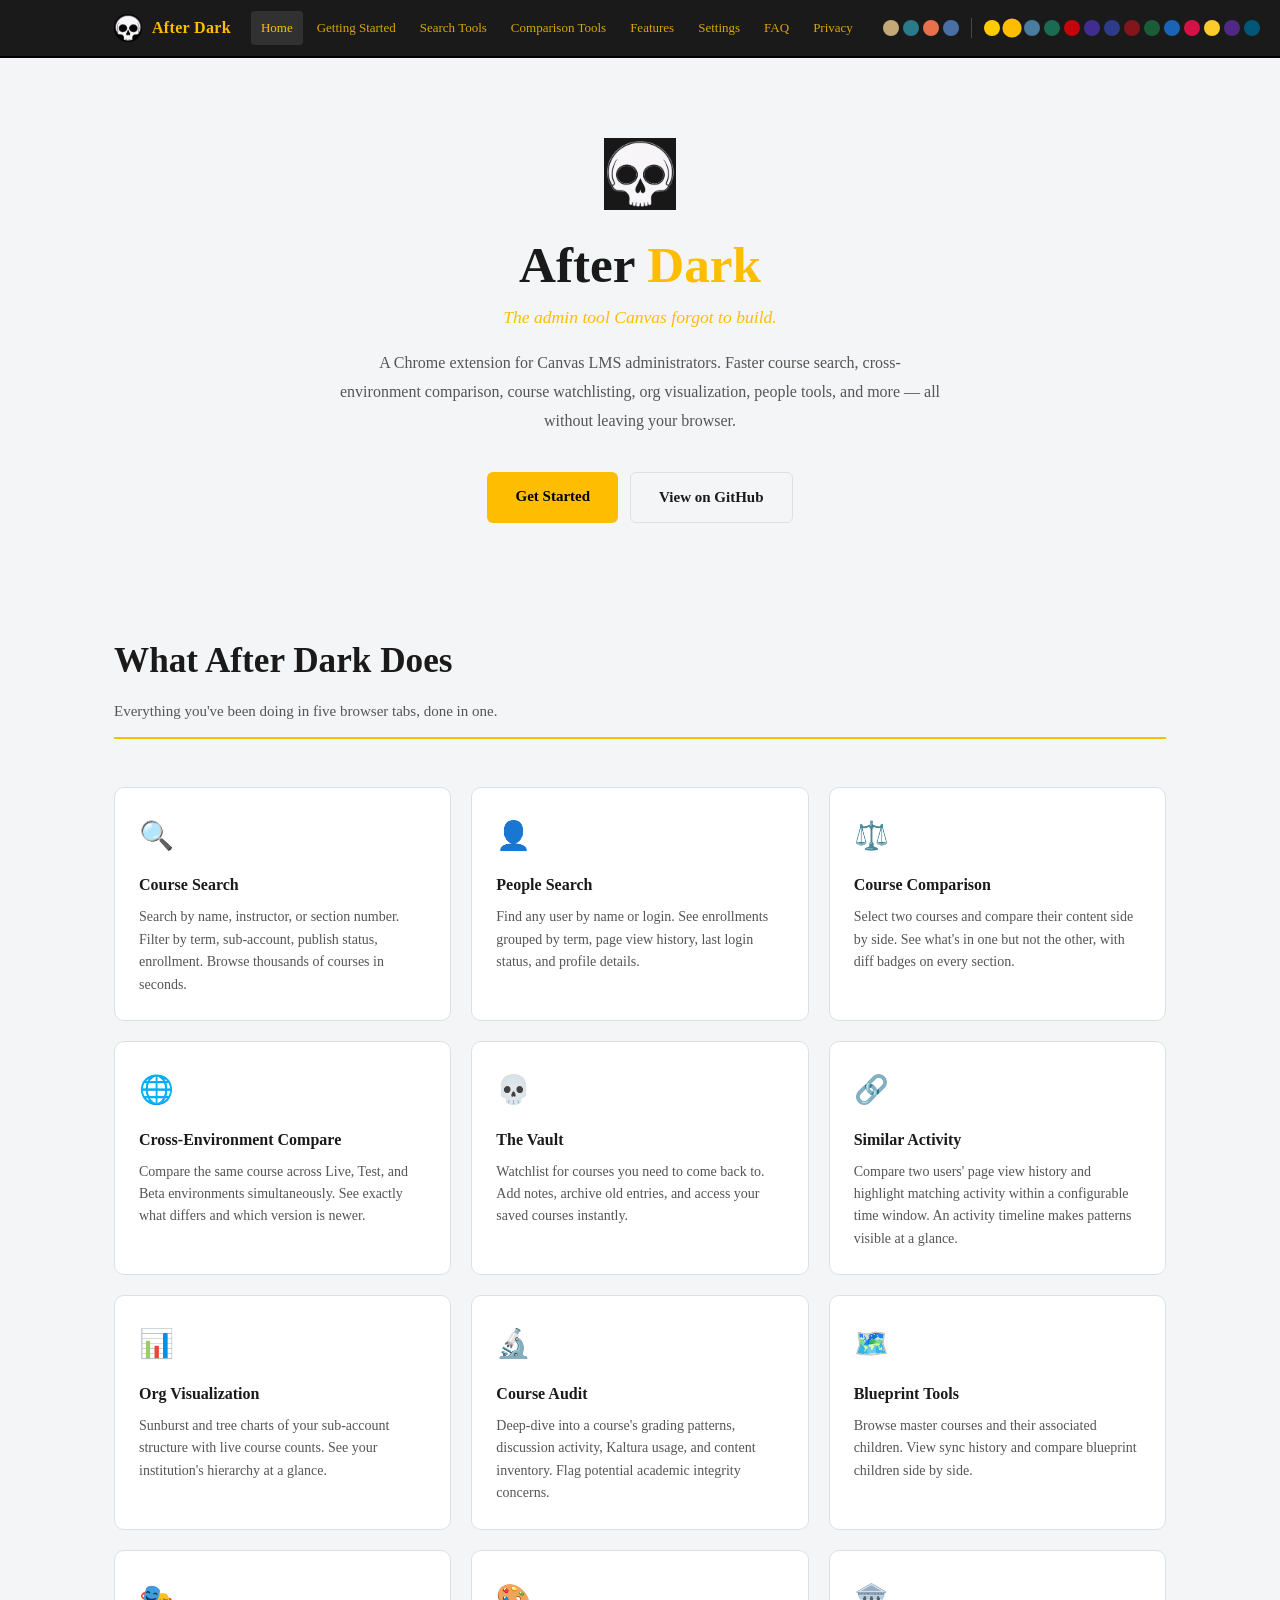
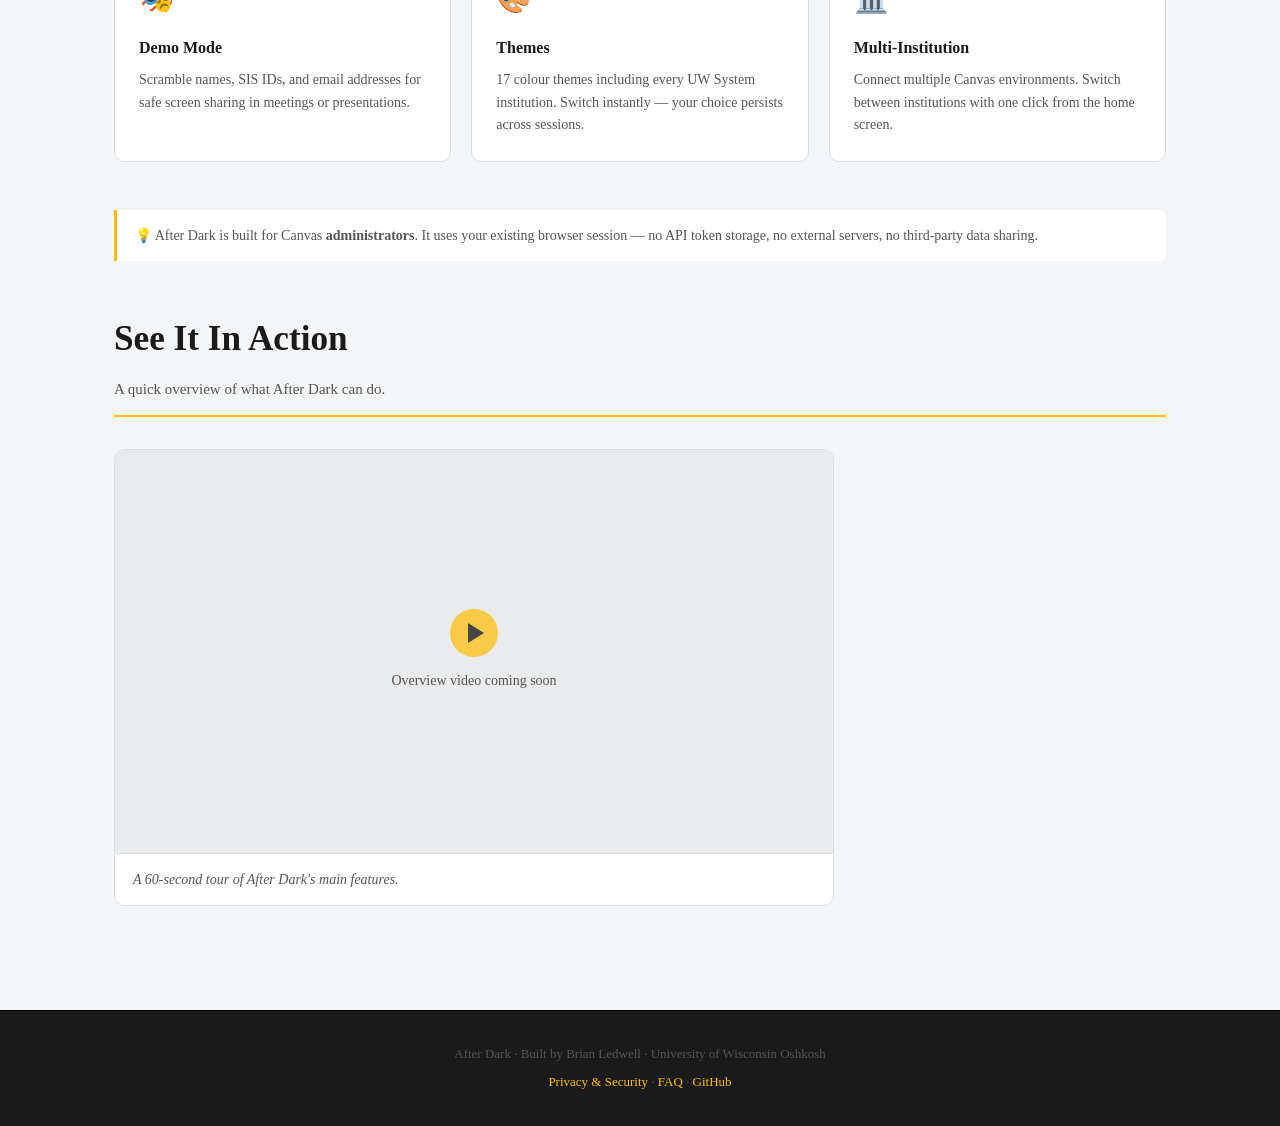
==== index.html @ 3bbbed78 "Add files via upload" ====
<!DOCTYPE html>
<html lang="en" data-theme="uwmilw">
<head>
  <meta charset="UTF-8">
  <meta name="viewport" content="width=device-width, initial-scale=1.0">
  <title>After Dark — Canvas Admin Extension</title>
  <link rel="stylesheet" href="style.css">
</head>
<body>

  <!-- ── Header ── -->
  <header class="site-header">
    <div class="header-inner">
      <a class="site-logo" href="index.html">
        <img src="icon48.png" alt="After Dark skull icon" style="width:28px;height:28px;">
        <span class="site-logo-text">After Dark</span>
      </a>

      <nav class="site-nav">
        <a href="index.html" class="active">Home</a>
        <a href="getting-started.html">Getting Started</a>
        <a href="search-tools.html">Search Tools</a>
        <a href="comparison-tools.html">Comparison Tools</a>
        <a href="features.html">Features</a>
        <a href="settings.html">Settings</a>
        <a href="faq.html">FAQ</a>
        <a href="privacy.html">Privacy</a>
      </nav>

      <!-- Theme Switcher -->
      <div class="theme-switcher" title="Switch theme">
        <div class="theme-group">
          <button class="theme-dot" data-theme="sandstone"  style="background:#C4A878;"  title="Sandstone"></button>
          <button class="theme-dot" data-theme="greyblue"   style="background:#2A7A8A;"  title="Greyblue"></button>
          <button class="theme-dot" data-theme="coral"      style="background:#e8704a;"  title="Coral"></button>
          <button class="theme-dot" data-theme="classic"    style="background:#4a6fa5;"  title="Classic"></button>
        </div>
        <div class="theme-group-divider"></div>
        <div class="theme-group">
          <button class="theme-dot" data-theme="oshkosh"    style="background:#ffcc00;"  title="UWOSH"></button>
          <button class="theme-dot" data-theme="uwmilw"     style="background:#ffbd00;"  title="UWMILW"></button>
          <button class="theme-dot" data-theme="stout"      style="background:#4A7C9F;"  title="UWSTOUT"></button>
          <button class="theme-dot" data-theme="greenbay"   style="background:#1a6b52;"  title="UWGB"></button>
          <button class="theme-dot" data-theme="madison"    style="background:#c5050c;"  title="UWM"></button>
          <button class="theme-dot" data-theme="stevens"    style="background:#432C91;"  title="UWSP"></button>
          <button class="theme-dot" data-theme="uwec"       style="background:#2C3C88;"  title="UWEC"></button>
          <button class="theme-dot" data-theme="uwlax"      style="background:#83151d;"  title="UWLAX"></button>
          <button class="theme-dot" data-theme="uwp"        style="background:#1a5c38;"  title="UWP"></button>
          <button class="theme-dot" data-theme="uwplt"      style="background:#1A64B7;"  title="UWPLT"></button>
          <button class="theme-dot" data-theme="uwrf"       style="background:#D31145;"  title="UWRF"></button>
          <button class="theme-dot" data-theme="uwsup"      style="background:#FCCC2D;"  title="UWSUP"></button>
          <button class="theme-dot" data-theme="uww"        style="background:#512884;"  title="UWW"></button>
          <button class="theme-dot" data-theme="wisconsin"  style="background:#005777;"  title="Wisconsin"></button>
        </div>
      </div>
    </div>
  </header>

  <!-- ── Hero ── -->
  <section class="hero">
    <div class="hero-skull">
      <img src="skull.png" alt="After Dark" style="width:72px;height:72px;object-fit:contain;">
    </div>
    <h1 class="hero-title">After <span>Dark</span></h1>
    <p class="hero-tagline">The admin tool Canvas forgot to build.</p>
    <p class="hero-sub">
      A Chrome extension for Canvas LMS administrators. Faster course search,
      cross-environment comparison, course watchlisting, org visualization,
      people tools, and more — all without leaving your browser.
    </p>
    <div class="hero-actions">
      <a class="btn btn-primary" href="getting-started.html">Get Started</a>
      <a class="btn btn-ghost" href="https://github.com" target="_blank">View on GitHub</a>
    </div>
  </section>

  <!-- ── Feature Grid ── -->
  <div class="page-content">

    <div class="section-header">
      <h1>What After Dark Does</h1>
      <p>Everything you've been doing in five browser tabs, done in one.</p>
    </div>

    <div class="feature-grid">
      <a class="feature-card" href="search-tools.html" style="text-decoration:none;">
        <div class="feature-card-icon">🔍</div>
        <div class="feature-card-title">Course Search</div>
        <div class="feature-card-desc">Search by name, instructor, or section number. Filter by term, sub-account, publish status, enrollment. Browse thousands of courses in seconds.</div>
      </a>
      <a class="feature-card" href="search-tools.html" style="text-decoration:none;">
        <div class="feature-card-icon">👤</div>
        <div class="feature-card-title">People Search</div>
        <div class="feature-card-desc">Find any user by name or login. See enrollments grouped by term, page view history, last login status, and profile details.</div>
      </a>
      <a class="feature-card" href="comparison-tools.html" style="text-decoration:none;">
        <div class="feature-card-icon">⚖️</div>
        <div class="feature-card-title">Course Comparison</div>
        <div class="feature-card-desc">Select two courses and compare their content side by side. See what's in one but not the other, with diff badges on every section.</div>
      </a>
      <a class="feature-card" href="comparison-tools.html" style="text-decoration:none;">
        <div class="feature-card-icon">🌐</div>
        <div class="feature-card-title">Cross-Environment Compare</div>
        <div class="feature-card-desc">Compare the same course across Live, Test, and Beta environments simultaneously. See exactly what differs and which version is newer.</div>
      </a>
      <a class="feature-card" href="features.html" style="text-decoration:none;">
        <div class="feature-card-icon">💀</div>
        <div class="feature-card-title">The Vault</div>
        <div class="feature-card-desc">Watchlist for courses you need to come back to. Add notes, archive old entries, and access your saved courses instantly.</div>
      </a>
      <a class="feature-card" href="comparison-tools.html#people-compare" style="text-decoration:none;">
        <div class="feature-card-icon">🔗</div>
        <div class="feature-card-title">Similar Activity</div>
        <div class="feature-card-desc">Compare two users' page view history and highlight matching activity within a configurable time window. An activity timeline makes patterns visible at a glance.</div>
      </a>
      <a class="feature-card" href="features.html#org" style="text-decoration:none;">
        <div class="feature-card-icon">📊</div>
        <div class="feature-card-title">Org Visualization</div>
        <div class="feature-card-desc">Sunburst and tree charts of your sub-account structure with live course counts. See your institution's hierarchy at a glance.</div>
      </a>
      <a class="feature-card" href="features.html" style="text-decoration:none;">
        <div class="feature-card-icon">🔬</div>
        <div class="feature-card-title">Course Audit</div>
        <div class="feature-card-desc">Deep-dive into a course's grading patterns, discussion activity, Kaltura usage, and content inventory. Flag potential academic integrity concerns.</div>
      </a>
      <a class="feature-card" href="comparison-tools.html" style="text-decoration:none;">
        <div class="feature-card-icon">🗺️</div>
        <div class="feature-card-title">Blueprint Tools</div>
        <div class="feature-card-desc">Browse master courses and their associated children. View sync history and compare blueprint children side by side.</div>
      </a>
      <a class="feature-card" href="features.html" style="text-decoration:none;">
        <div class="feature-card-icon">🎭</div>
        <div class="feature-card-title">Demo Mode</div>
        <div class="feature-card-desc">Scramble names, SIS IDs, and email addresses for safe screen sharing in meetings or presentations.</div>
      </a>
      <a class="feature-card" href="features.html" style="text-decoration:none;">
        <div class="feature-card-icon">🎨</div>
        <div class="feature-card-title">Themes</div>
        <div class="feature-card-desc">17 colour themes including every UW System institution. Switch instantly — your choice persists across sessions.</div>
      </a>
      <a class="feature-card" href="getting-started.html" style="text-decoration:none;">
        <div class="feature-card-icon">🏛️</div>
        <div class="feature-card-title">Multi-Institution</div>
        <div class="feature-card-desc">Connect multiple Canvas environments. Switch between institutions with one click from the home screen.</div>
      </a>
    </div>

    <!-- Callout -->
    <div class="callout">
      💡 After Dark is built for Canvas <strong>administrators</strong>. It uses your existing browser session — no API token storage, no external servers, no third-party data sharing.
    </div>

    <!-- Quick video intro placeholder -->
    <div style="margin-top: 48px;">
      <div class="section-header">
        <h1>See It In Action</h1>
        <p>A quick overview of what After Dark can do.</p>
      </div>
      <div class="video-block" style="max-width: 720px;">
        <div class="video-placeholder">
          <div class="video-placeholder-icon"></div>
          <span>Overview video coming soon</span>
        </div>
        <div class="video-caption">A 60-second tour of After Dark's main features.</div>
      </div>
    </div>

  </div>

  <!-- ── Footer ── -->
  <footer class="site-footer">
    <p>After Dark · Built by Brian Ledwell · University of Wisconsin Oshkosh</p>
    <p style="margin-top:6px;"><a href="privacy.html">Privacy & Security</a> · <a href="faq.html">FAQ</a> · <a href="https://github.com" target="_blank">GitHub</a></p>
  </footer>

  <script>
    // ── Theme Switcher ──
    const STORAGE_KEY = 'adDocsTheme';
    const html = document.documentElement;

    function applyTheme(theme) {
      html.setAttribute('data-theme', theme);
      document.querySelectorAll('.theme-dot').forEach(dot => {
        dot.classList.toggle('active', dot.dataset.theme === theme);
      });
      localStorage.setItem(STORAGE_KEY, theme);
    }

    // Load saved theme
    const saved = localStorage.getItem(STORAGE_KEY) || 'uwmilw';
    applyTheme(saved);

    // Wire dots
    document.querySelectorAll('.theme-dot').forEach(dot => {
      dot.addEventListener('click', () => applyTheme(dot.dataset.theme));
    });

    // Mark active nav link
    document.querySelectorAll('.site-nav a').forEach(a => {
      a.classList.toggle('active', a.getAttribute('href') === location.pathname.split('/').pop());
    });
  </script>

</body>
</html>
---- style.css ----
/* ═══════════════════════════════════════════════════════════════
   After Dark Documentation Site — style.css
   Theme variables at the top — swap 8 values to change everything
   ═══════════════════════════════════════════════════════════════ */

/* ── Theme Definitions ─────────────────────────────────────── */
:root {
  --header-bg:     #1a1a1a;
  --header-fg:     #ffffff;
  --header-border: #333333;
  --accent:        #c8a95a;
  --accent-hover:  #b8994a;
  --bg:            #0f0f0f;
  --surface:       #1a1a1a;
  --surface-2:     #222222;
  --text:          #e8e8e8;
  --text-muted:    #999999;
  --border:        #2a2a2a;
  --nav-text:      #ffffff;
  --tag-line:      #c8a95a;
}

/* Generic */
[data-theme="sandstone"] {
  --header-bg:     #3E2B1A; --header-fg:#fff; --header-border:#5a3e28;
  --accent:        #C4A878; --accent-hover:#b8974a;
  --bg:            #F5ECD8; --surface:#fff; --surface-2:#f0e4cc;
  --text:          #2a1a08; --text-muted:#7a6040; --border:#ddd0b8;
  --nav-text:      #fff; --tag-line:#C4A878;
}
[data-theme="greyblue"] {
  --header-bg:     #0F2A30; --header-fg:#fff; --header-border:#1a3a42;
  --accent:        #2A7A8A; --accent-hover:#1f6070;
  --bg:            #E6EEF1; --surface:#fff; --surface-2:#d8e8ee;
  --text:          #0f2a30; --text-muted:#4a7080; --border:#c0d8e0;
  --nav-text:      #fff; --tag-line:#8FB5BD;
}
[data-theme="coral"] {
  --header-bg:     #2a1a08; --header-fg:#fff; --header-border:#3a2810;
  --accent:        #e8704a; --accent-hover:#d06038;
  --bg:            #fff2d4; --surface:#fff; --surface-2:#f8e8c0;
  --text:          #2a1a08; --text-muted:#8a6040; --border:#e8d8a8;
  --nav-text:      #fff; --tag-line:#f4c542;
}

/* Institution */
[data-theme="oshkosh"] {
  --header-bg:     #231F20; --header-fg:#ffcc00; --header-border:#111;
  --accent:        #ffcc00; --accent-hover:#e6b800;
  --bg:            #f4f5f6; --surface:#fff; --surface-2:#eaebec;
  --text:          #231F20; --text-muted:#555; --border:#dde0e2;
  --nav-text:      #ffcc00; --tag-line:#ffcc00;
}
[data-theme="uwmilw"] {
  --header-bg:     #1a1a1a; --header-fg:#ffbd00; --header-border:#000;
  --accent:        #ffbd00; --accent-hover:#e6aa00;
  --bg:            #f4f5f6; --surface:#fff; --surface-2:#eaebec;
  --text:          #1a1a1a; --text-muted:#555; --border:#dde0e2;
  --nav-text:      #ffbd00; --tag-line:#ffbd00;
}
[data-theme="stout"] {
  --header-bg:     #111C2C; --header-fg:#fff; --header-border:#0a1018;
  --accent:        #4A7C9F; --accent-hover:#3a6080;
  --bg:            #f4f5f6; --surface:#fff; --surface-2:#eaebec;
  --text:          #111C2C; --text-muted:#5D636C; --border:#dde0e2;
  --nav-text:      #fff; --tag-line:#B4B5B4;
}
[data-theme="greenbay"] {
  --header-bg:     #0c3b33; --header-fg:#fff; --header-border:#082a24;
  --accent:        #1a6b52; --accent-hover:#145540;
  --bg:            #f4f5f6; --surface:#fff; --surface-2:#eaebec;
  --text:          #0c3b33; --text-muted:#555; --border:#dde0e2;
  --nav-text:      #fff; --tag-line:#4a9a7a;
}
[data-theme="madison"] {
  --header-bg:     #9b0309; --header-fg:#fff; --header-border:#7a0207;
  --accent:        #c5050c; --accent-hover:#a50409;
  --bg:            #f4f5f6; --surface:#fff; --surface-2:#eaebec;
  --text:          #1a0001; --text-muted:#555; --border:#dde0e2;
  --nav-text:      #fff; --tag-line:#ff6060;
}
[data-theme="stevens"] {
  --header-bg:     #432C91; --header-fg:#FDDD04; --header-border:#2e1e6e;
  --accent:        #432C91; --accent-hover:#2e1e6e;
  --bg:            #f4f5f6; --surface:#fff; --surface-2:#eaebec;
  --text:          #231F20; --text-muted:#555; --border:#dde0e2;
  --nav-text:      #FDDD04; --tag-line:#FDDD04;
}
[data-theme="uwec"] {
  --header-bg:     #1e2a6a; --header-fg:#EAA610; --header-border:#141d4a;
  --accent:        #2C3C88; --accent-hover:#1e2a6a;
  --bg:            #f4f5f6; --surface:#fff; --surface-2:#eaebec;
  --text:          #1e2a6a; --text-muted:#555; --border:#dde0e2;
  --nav-text:      #EAA610; --tag-line:#EAA610;
}
[data-theme="uwlax"] {
  --header-bg:     #5e0e15; --header-fg:#fff; --header-border:#440a0f;
  --accent:        #83151d; --accent-hover:#6a1015;
  --bg:            #f4f5f6; --surface:#fff; --surface-2:#eaebec;
  --text:          #2a0005; --text-muted:#555; --border:#dde0e2;
  --nav-text:      #fff; --tag-line:#c8cacc;
}
[data-theme="uwp"] {
  --header-bg:     #0d3520; --header-fg:#fff; --header-border:#082518;
  --accent:        #1a5c38; --accent-hover:#124428;
  --bg:            #f4f5f6; --surface:#fff; --surface-2:#eaebec;
  --text:          #0d3520; --text-muted:#555; --border:#dde0e2;
  --nav-text:      #fff; --tag-line:#6aaa88;
}
[data-theme="uwplt"] {
  --header-bg:     #134e8e; --header-fg:#F58113; --header-border:#0e3a6a;
  --accent:        #1A64B7; --accent-hover:#134e8e;
  --bg:            #f4f5f6; --surface:#fff; --surface-2:#eaebec;
  --text:          #0e2a50; --text-muted:#555; --border:#dde0e2;
  --nav-text:      #F58113; --tag-line:#F58113;
}
[data-theme="uwrf"] {
  --header-bg:     #231F20; --header-fg:#fff; --header-border:#111;
  --accent:        #D31145; --accent-hover:#b00e38;
  --bg:            #f4f5f6; --surface:#fff; --surface-2:#eaebec;
  --text:          #231F20; --text-muted:#555; --border:#dde0e2;
  --nav-text:      #fff; --tag-line:#D31145;
}
[data-theme="uwsup"] {
  --header-bg:     #000000; --header-fg:#FCCC2D; --header-border:#111;
  --accent:        #FCCC2D; --accent-hover:#e0b020;
  --bg:            #f4f5f6; --surface:#fff; --surface-2:#eaebec;
  --text:          #231F20; --text-muted:#555; --border:#dde0e2;
  --nav-text:      #FCCC2D; --tag-line:#FCCC2D;
}
[data-theme="uww"] {
  --header-bg:     #3a1c62; --header-fg:#fff; --header-border:#2a1448;
  --accent:        #512884; --accent-hover:#3a1c62;
  --bg:            #f4f5f6; --surface:#fff; --surface-2:#eaebec;
  --text:          #231F20; --text-muted:#555; --border:#dde0e2;
  --nav-text:      #fff; --tag-line:#c8cacc;
}
[data-theme="wisconsin"] {
  --header-bg:     #003d52; --header-fg:#fff; --header-border:#002a38;
  --accent:        #005777; --accent-hover:#003d52;
  --bg:            #e0f0f5; --surface:#fff; --surface-2:#c8e4ee;
  --text:          #003d52; --text-muted:#4a7888; --border:#a8ccd8;
  --nav-text:      #fff; --tag-line:#7ecfe0;
}
[data-theme="classic"] {
  --header-bg:     #2d3748; --header-fg:#fff; --header-border:#1a2030;
  --accent:        #4a6fa5; --accent-hover:#3a5f95;
  --bg:            #f4f5f6; --surface:#fff; --surface-2:#eaebec;
  --text:          #2d3748; --text-muted:#555; --border:#dde0e2;
  --nav-text:      #fff; --tag-line:#8faed0;
}

/* ── Reset & Base ──────────────────────────────────────────── */
*, *::before, *::after { box-sizing: border-box; margin: 0; padding: 0; }

html { scroll-behavior: smooth; }

body {
  font-family: 'Georgia', 'Times New Roman', serif;
  background: var(--bg);
  color: var(--text);
  line-height: 1.7;
  font-size: 16px;
  transition: background 0.3s, color 0.3s;
}

a { color: var(--accent); text-decoration: none; }
a:hover { color: var(--accent-hover); text-decoration: underline; }

/* ── Header ────────────────────────────────────────────────── */
.site-header {
  background: var(--header-bg);
  border-bottom: 2px solid var(--header-border);
  position: sticky;
  top: 0;
  z-index: 100;
  transition: background 0.3s;
}

.header-inner {
  max-width: 1100px;
  margin: 0 auto;
  padding: 0 24px;
  display: flex;
  align-items: center;
  gap: 20px;
  height: 56px;
}

.site-logo {
  display: flex;
  align-items: center;
  gap: 10px;
  text-decoration: none;
  flex-shrink: 0;
}

.site-logo img {
  width: 28px;
  height: 28px;
  border-radius: 50%;
}

.site-logo-text {
  font-family: 'Georgia', serif;
  font-size: 16px;
  font-weight: bold;
  color: var(--header-fg);
  letter-spacing: 0.02em;
  transition: color 0.3s;
}

.site-nav {
  display: flex;
  align-items: center;
  gap: 4px;
  flex: 1;
}

.site-nav a {
  color: var(--nav-text);
  font-family: 'Georgia', serif;
  font-size: 13px;
  padding: 6px 10px;
  border-radius: 4px;
  text-decoration: none;
  opacity: 0.85;
  transition: opacity 0.15s, background 0.15s;
  white-space: nowrap;
}

.site-nav a:hover,
.site-nav a.active {
  opacity: 1;
  background: rgba(255,255,255,0.1);
}

/* ── Theme Switcher ─────────────────────────────────────────── */
.theme-switcher {
  display: flex;
  align-items: center;
  gap: 8px;
  margin-left: auto;
  flex-shrink: 0;
}

.theme-group {
  display: flex;
  align-items: center;
  gap: 4px;
}

.theme-group-divider {
  width: 1px;
  height: 20px;
  background: rgba(255,255,255,0.2);
  margin: 0 4px;
}

.theme-dot {
  width: 16px;
  height: 16px;
  border-radius: 50%;
  border: 2px solid transparent;
  cursor: pointer;
  transition: transform 0.15s, border-color 0.15s;
  flex-shrink: 0;
}

.theme-dot:hover { transform: scale(1.25); }
.theme-dot.active {
  border-color: var(--header-fg);
  transform: scale(1.2);
}

/* ── Page Layout ───────────────────────────────────────────── */
.page-content {
  max-width: 1100px;
  margin: 0 auto;
  padding: 48px 24px 80px;
}

/* ── Hero ──────────────────────────────────────────────────── */
.hero {
  text-align: center;
  padding: 80px 24px 60px;
  max-width: 800px;
  margin: 0 auto;
}

.hero-skull {
  width: 72px;
  height: 72px;
  margin: 0 auto 24px;
  opacity: 0.9;
}

.hero-title {
  font-family: 'Georgia', serif;
  font-size: clamp(2rem, 5vw, 3.2rem);
  font-weight: bold;
  color: var(--text);
  line-height: 1.2;
  margin-bottom: 8px;
}

.hero-title span {
  color: var(--accent);
}

.hero-tagline {
  font-size: 1.1rem;
  color: var(--tag-line);
  margin-bottom: 16px;
  font-style: italic;
}

.hero-sub {
  font-size: 1rem;
  color: var(--text-muted);
  max-width: 600px;
  margin: 0 auto 36px;
  line-height: 1.8;
}

.hero-actions {
  display: flex;
  gap: 12px;
  justify-content: center;
  flex-wrap: wrap;
}

.btn {
  display: inline-block;
  padding: 12px 28px;
  border-radius: 6px;
  font-family: 'Georgia', serif;
  font-size: 15px;
  font-weight: bold;
  cursor: pointer;
  transition: background 0.15s, transform 0.1s;
  text-decoration: none;
}

.btn:hover { transform: translateY(-1px); text-decoration: none; }

.btn-primary {
  background: var(--accent);
  color: #000;
}
.btn-primary:hover { background: var(--accent-hover); color: #000; }

.btn-ghost {
  background: transparent;
  color: var(--text);
  border: 1.5px solid var(--border);
}
.btn-ghost:hover { border-color: var(--accent); color: var(--accent); }

/* ── Feature Grid ───────────────────────────────────────────── */
.feature-grid {
  display: grid;
  grid-template-columns: repeat(auto-fill, minmax(280px, 1fr));
  gap: 20px;
  margin: 48px 0;
}

.feature-card {
  background: var(--surface);
  border: 1px solid var(--border);
  border-radius: 10px;
  padding: 24px;
  transition: border-color 0.2s, transform 0.2s;
}

.feature-card:hover {
  border-color: var(--accent);
  transform: translateY(-2px);
}

.feature-card-icon {
  font-size: 28px;
  margin-bottom: 12px;
}

.feature-card-title {
  font-family: 'Georgia', serif;
  font-size: 16px;
  font-weight: bold;
  color: var(--text);
  margin-bottom: 8px;
}

.feature-card-desc {
  font-size: 14px;
  color: var(--text-muted);
  line-height: 1.6;
}

/* ── Section Headers ────────────────────────────────────────── */
.section-header {
  border-bottom: 2px solid var(--accent);
  padding-bottom: 12px;
  margin-bottom: 32px;
}

.section-header h1 {
  font-family: 'Georgia', serif;
  font-size: clamp(1.6rem, 3vw, 2.2rem);
  color: var(--text);
}

.section-header p {
  color: var(--text-muted);
  margin-top: 8px;
  font-size: 15px;
}

/* ── Video Placeholder ──────────────────────────────────────── */
.video-block {
  background: var(--surface);
  border: 1px solid var(--border);
  border-radius: 10px;
  overflow: hidden;
  margin: 24px 0;
}

.video-placeholder {
  background: var(--surface-2);
  aspect-ratio: 16/9;
  display: flex;
  flex-direction: column;
  align-items: center;
  justify-content: center;
  gap: 12px;
  color: var(--text-muted);
  font-size: 14px;
  border-bottom: 1px solid var(--border);
}

.video-placeholder-icon {
  width: 48px;
  height: 48px;
  background: var(--accent);
  border-radius: 50%;
  display: flex;
  align-items: center;
  justify-content: center;
  opacity: 0.7;
}

.video-placeholder-icon::after {
  content: '';
  border-left: 16px solid #000;
  border-top: 10px solid transparent;
  border-bottom: 10px solid transparent;
  margin-left: 3px;
}

.video-caption {
  padding: 14px 18px;
  font-size: 14px;
  color: var(--text-muted);
  font-style: italic;
}

/* ── Callout boxes ──────────────────────────────────────────── */
.callout {
  border-left: 3px solid var(--accent);
  background: var(--surface);
  padding: 14px 18px;
  border-radius: 0 6px 6px 0;
  margin: 20px 0;
  font-size: 14px;
  color: var(--text-muted);
}

/* ── Footer ─────────────────────────────────────────────────── */
.site-footer {
  background: var(--header-bg);
  border-top: 1px solid var(--header-border);
  padding: 32px 24px;
  text-align: center;
  font-size: 13px;
  color: var(--text-muted);
  transition: background 0.3s;
}

.site-footer a { color: var(--accent); }

/* ── Responsive ─────────────────────────────────────────────── */
@media (max-width: 768px) {
  .site-nav { display: none; }
  .header-inner { gap: 12px; }
  .hero { padding: 48px 16px 40px; }
}

/* ── Documentation Page Styles ──────────────────────────────── */
.doc-section {
  margin-bottom: 64px;
}

.doc-section h2 {
  font-family: 'Georgia', serif;
  font-size: clamp(1.3rem, 2.5vw, 1.8rem);
  color: var(--text);
  margin-bottom: 8px;
  padding-bottom: 10px;
  border-bottom: 2px solid var(--accent);
}

.doc-section h3 {
  font-family: 'Georgia', serif;
  font-size: 1.1rem;
  color: var(--text);
  margin: 28px 0 10px;
}

.doc-section p {
  color: var(--text-muted);
  font-size: 15px;
  line-height: 1.8;
  margin-bottom: 14px;
}

.doc-section ul, .doc-section ol {
  color: var(--text-muted);
  font-size: 15px;
  line-height: 1.8;
  padding-left: 24px;
  margin-bottom: 14px;
}

.doc-section li {
  margin-bottom: 6px;
}

.video-embed {
  background: var(--surface);
  border: 1px solid var(--border);
  border-radius: 10px;
  overflow: hidden;
  margin: 24px 0;
  max-width: 720px;
}

.video-embed iframe {
  display: block;
  width: 100%;
  aspect-ratio: 16/9;
  border: none;
}

.video-embed .video-caption {
  padding: 14px 18px;
  font-size: 14px;
  color: var(--text-muted);
  font-style: italic;
  border-top: 1px solid var(--border);
}

.step-list {
  list-style: none;
  padding: 0;
  margin: 16px 0 24px;
  counter-reset: steps;
}

.step-list li {
  counter-increment: steps;
  display: flex;
  gap: 16px;
  align-items: flex-start;
  margin-bottom: 16px;
  color: var(--text-muted);
  font-size: 15px;
  line-height: 1.7;
}

.step-list li::before {
  content: counter(steps);
  display: flex;
  align-items: center;
  justify-content: center;
  min-width: 28px;
  height: 28px;
  background: var(--accent);
  color: #000;
  border-radius: 50%;
  font-family: 'Georgia', serif;
  font-size: 13px;
  font-weight: bold;
  flex-shrink: 0;
  margin-top: 2px;
}

.tip-box {
  border-left: 3px solid var(--accent);
  background: var(--surface);
  padding: 14px 18px;
  border-radius: 0 6px 6px 0;
  margin: 20px 0;
  font-size: 14px;
  color: var(--text-muted);
  line-height: 1.7;
}

.tip-box strong {
  color: var(--text);
}

.page-hero {
  background: var(--surface);
  border-bottom: 1px solid var(--border);
  padding: 40px 24px;
  margin-bottom: 0;
}

.page-hero-inner {
  max-width: 1100px;
  margin: 0 auto;
}

.page-hero h1 {
  font-family: 'Georgia', serif;
  font-size: clamp(1.6rem, 3vw, 2.4rem);
  color: var(--text);
  margin-bottom: 8px;
}

.page-hero p {
  color: var(--text-muted);
  font-size: 15px;
  max-width: 640px;
  line-height: 1.8;
}

.page-nav {
  background: var(--surface-2);
  border-bottom: 1px solid var(--border);
  padding: 0 24px;
}

.page-nav-inner {
  max-width: 1100px;
  margin: 0 auto;
  display: flex;
  gap: 0;
  overflow-x: auto;
}

.page-nav a {
  display: block;
  padding: 12px 16px;
  font-size: 13px;
  color: var(--text-muted);
  text-decoration: none;
  white-space: nowrap;
  border-bottom: 2px solid transparent;
  transition: color 0.15s, border-color 0.15s;
}

.page-nav a:hover,
.page-nav a.active {
  color: var(--accent);
  border-bottom-color: var(--accent);
  text-decoration: none;
}

/* Install button */
.install-banner {
  background: var(--accent);
  border-radius: 10px;
  padding: 24px 28px;
  display: flex;
  align-items: center;
  justify-content: space-between;
  gap: 20px;
  margin: 32px 0;
  flex-wrap: wrap;
}

.install-banner p {
  color: #000;
  font-size: 15px;
  margin: 0;
  font-weight: bold;
}

.install-banner .btn-install {
  background: #000;
  color: var(--accent);
  padding: 10px 24px;
  border-radius: 6px;
  font-size: 14px;
  font-weight: bold;
  text-decoration: none;
  white-space: nowrap;
  flex-shrink: 0;
}

.install-banner .btn-install:hover {
  background: #1a1a1a;
  text-decoration: none;
  color: var(--accent);
}
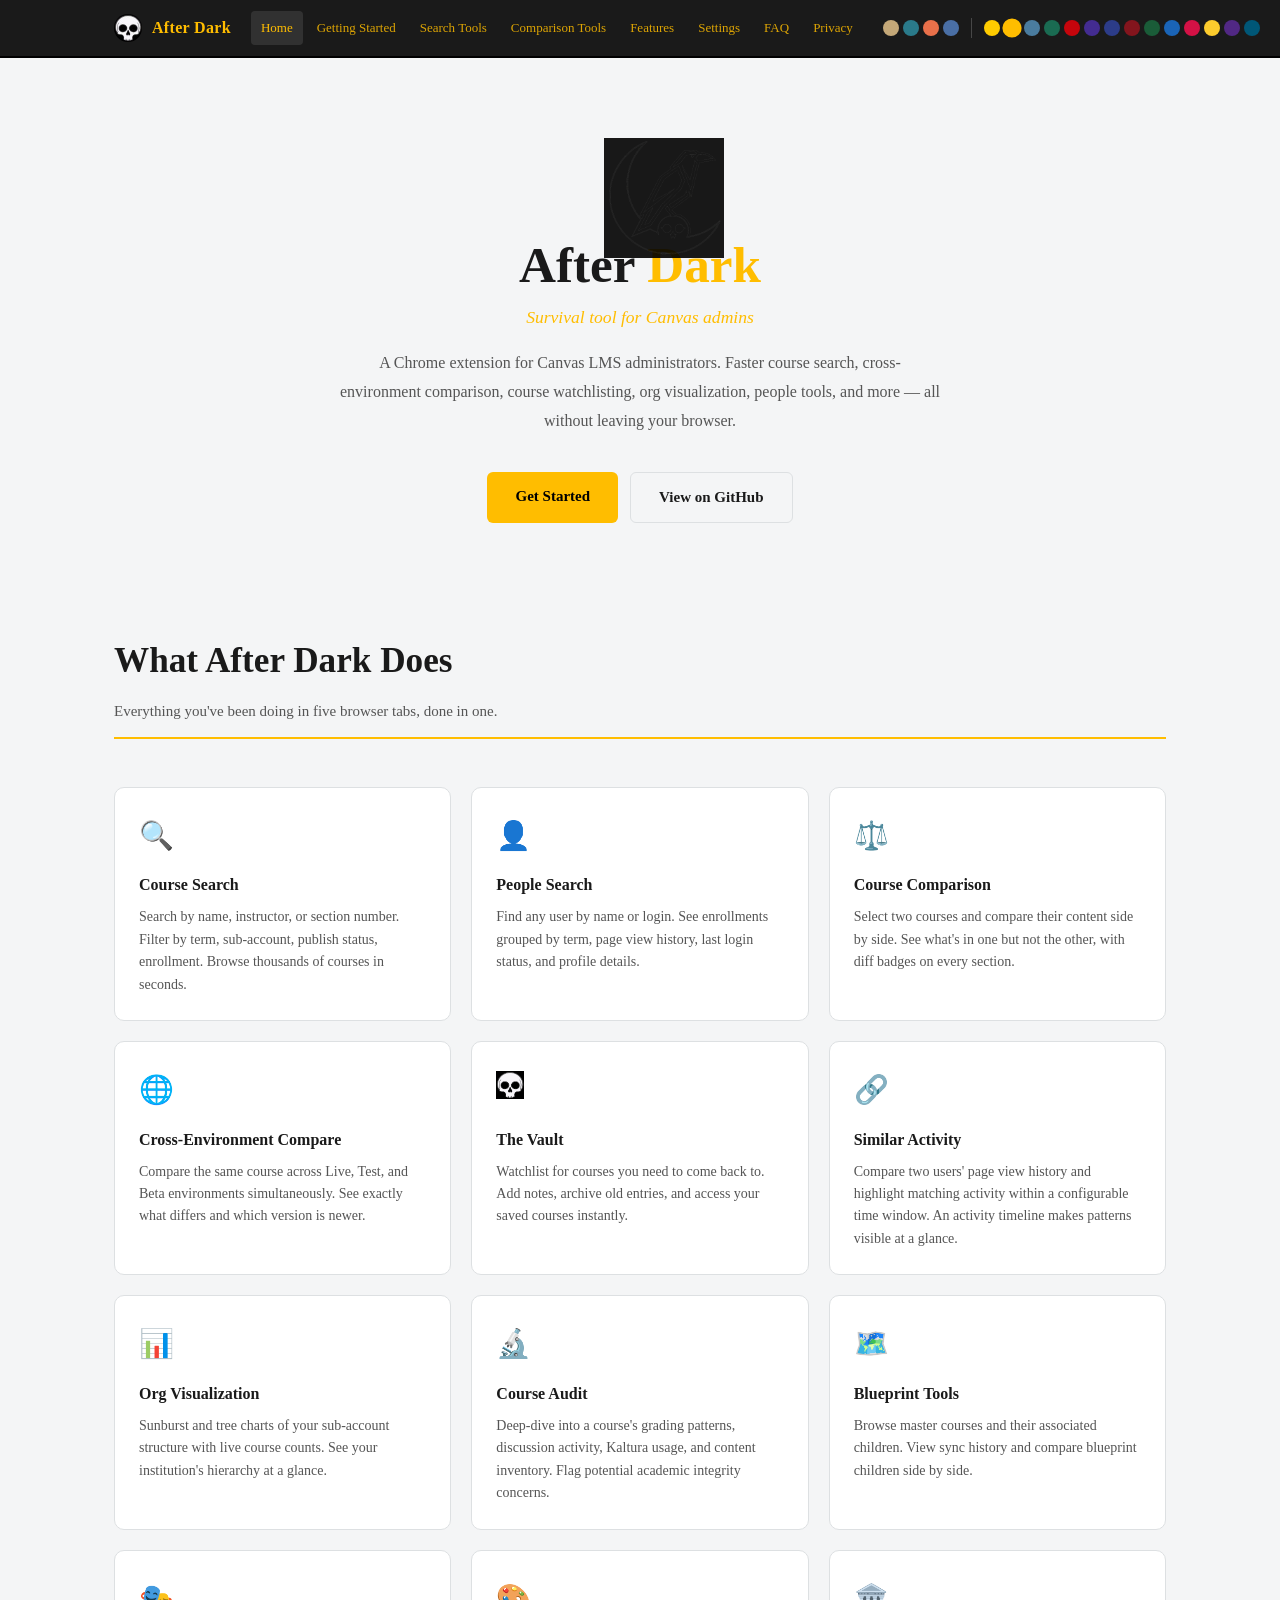
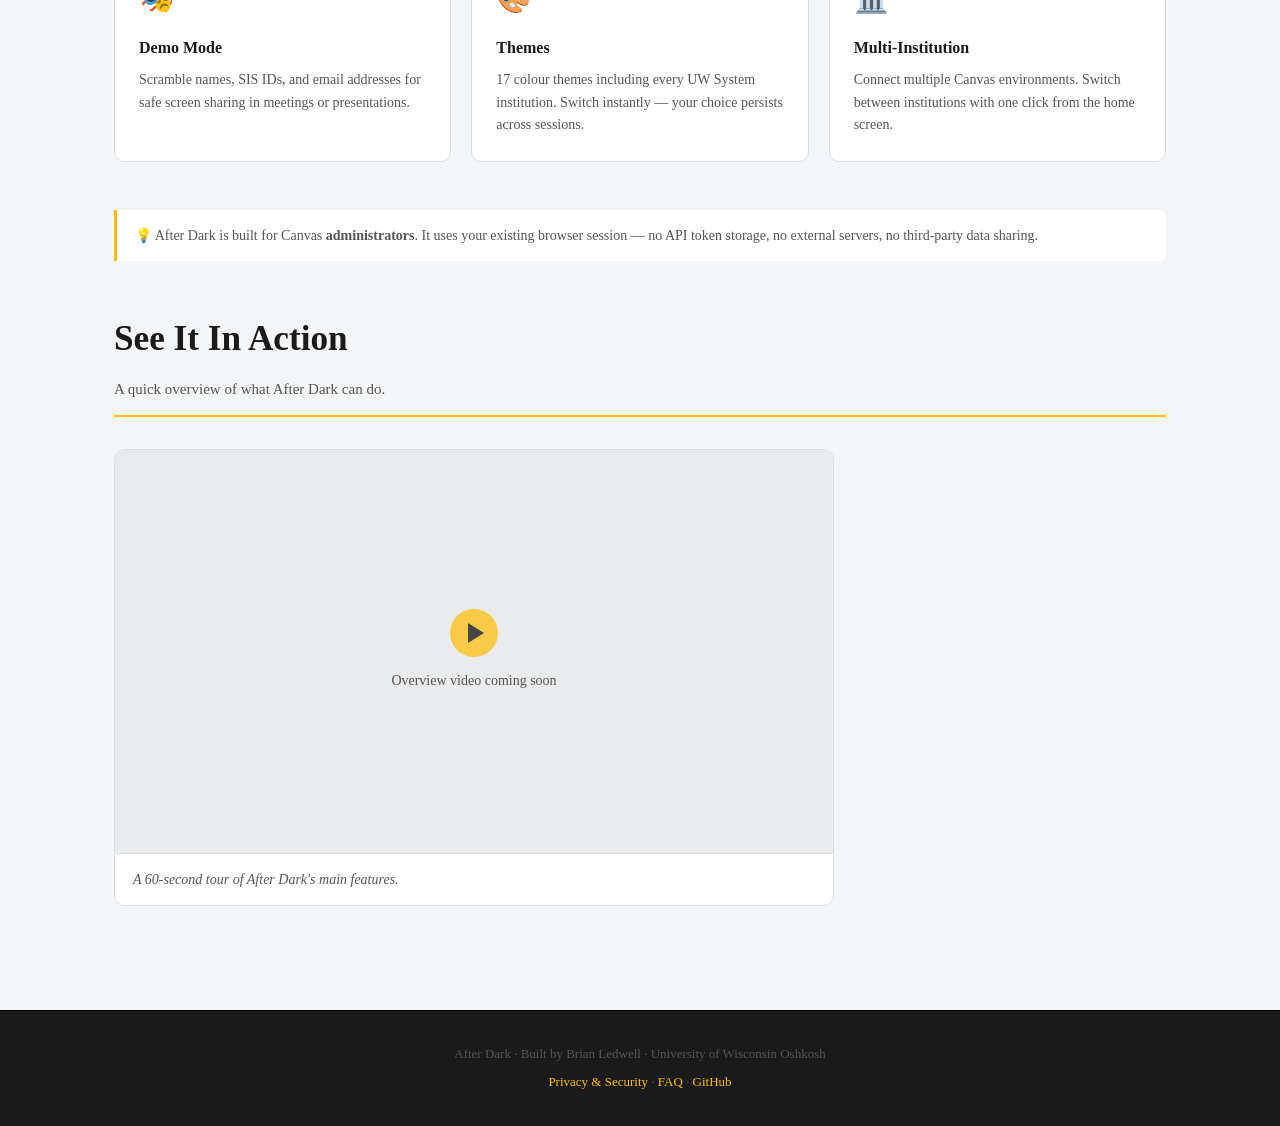
==== commit 636b72f2: "Add files via upload" ====
--- a/index.html
+++ b/index.html
@@ -59,10 +59,10 @@
   <!-- ── Hero ── -->
   <section class="hero">
     <div class="hero-skull">
-      <img src="skull.png" alt="After Dark" style="width:72px;height:72px;object-fit:contain;">
+      <img src="welcome.png" alt="After Dark" style="width:120px;height:120px;object-fit:contain;">
     </div>
     <h1 class="hero-title">After <span>Dark</span></h1>
-    <p class="hero-tagline">The admin tool Canvas forgot to build.</p>
+    <p class="hero-tagline">Survival tool for Canvas admins</p>
     <p class="hero-sub">
       A Chrome extension for Canvas LMS administrators. Faster course search,
       cross-environment comparison, course watchlisting, org visualization,
@@ -104,7 +104,7 @@
         <div class="feature-card-desc">Compare the same course across Live, Test, and Beta environments simultaneously. See exactly what differs and which version is newer.</div>
       </a>
       <a class="feature-card" href="features.html" style="text-decoration:none;">
-        <div class="feature-card-icon">💀</div>
+        <div class="feature-card-icon"><img src="skull.png" alt="skull" style="width:28px;height:28px;object-fit:contain;"></div>
         <div class="feature-card-title">The Vault</div>
         <div class="feature-card-desc">Watchlist for courses you need to come back to. Add notes, archive old entries, and access your saved courses instantly.</div>
       </a>
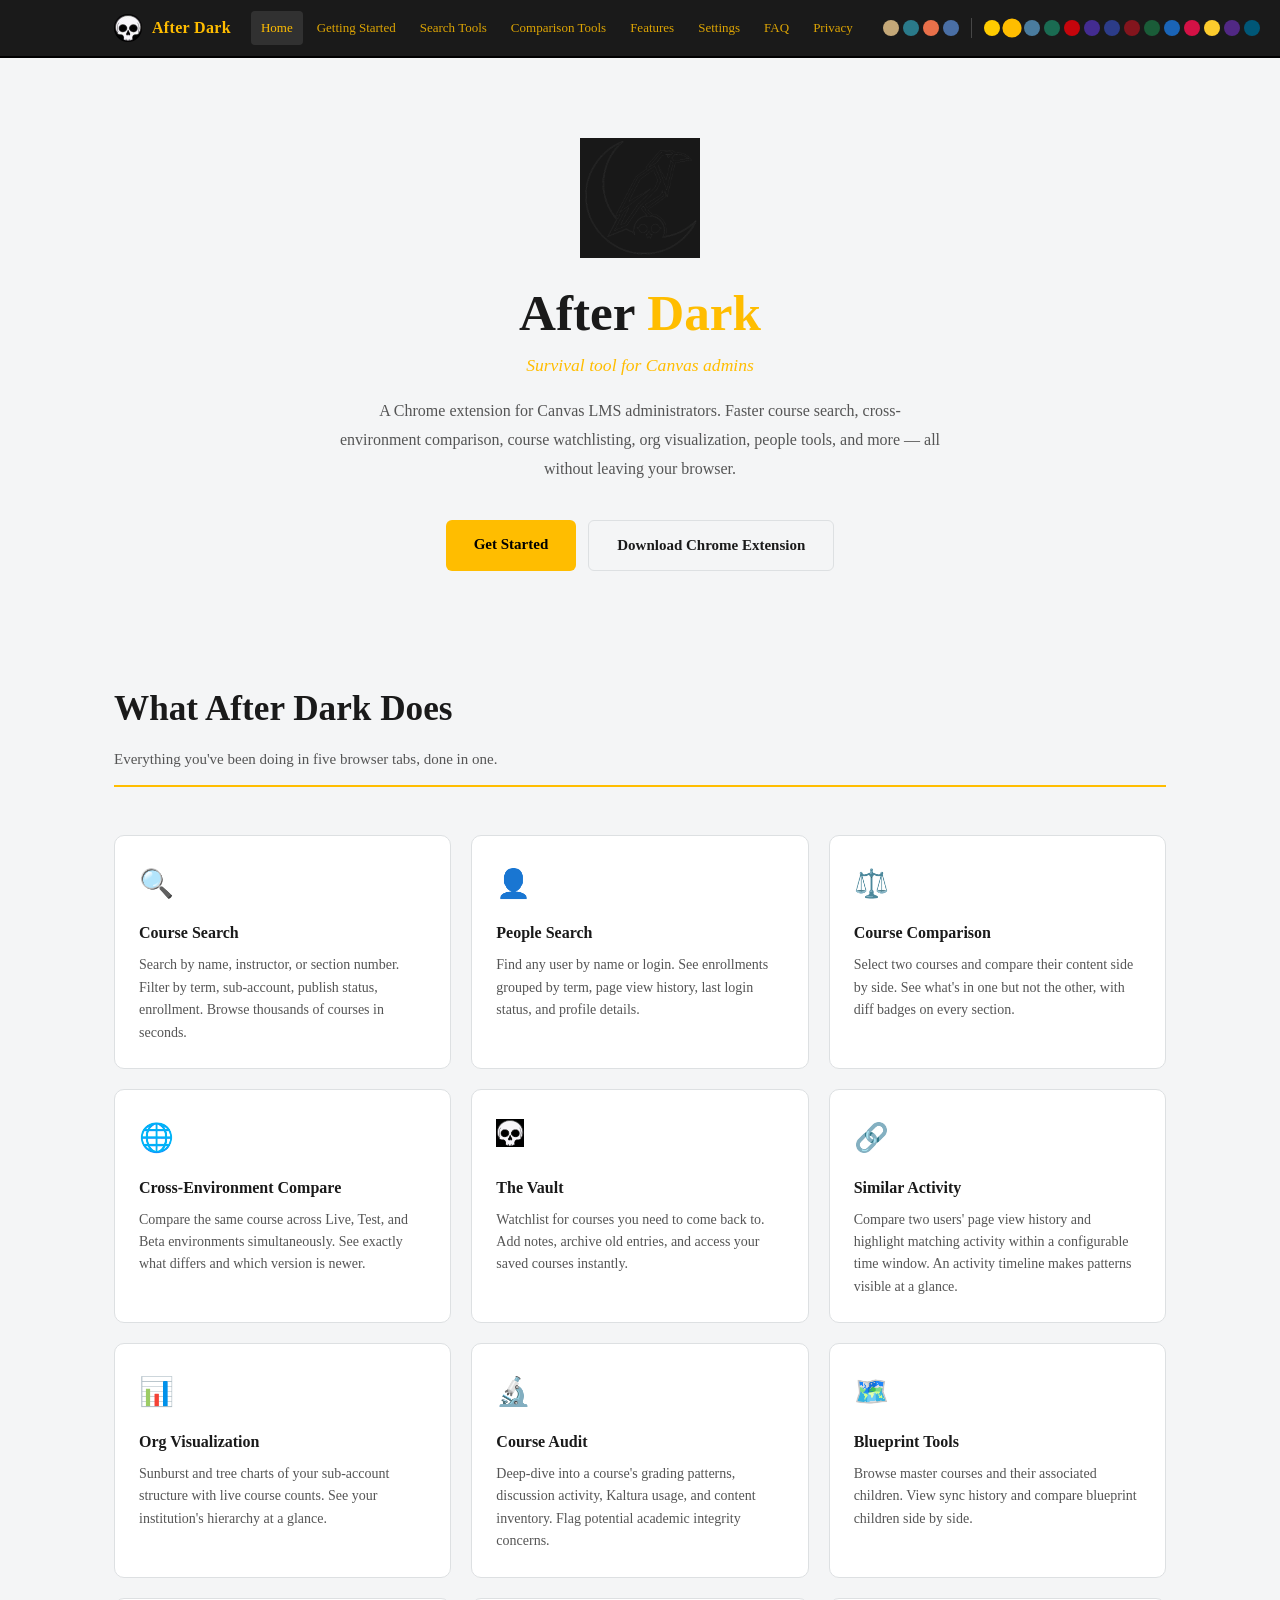
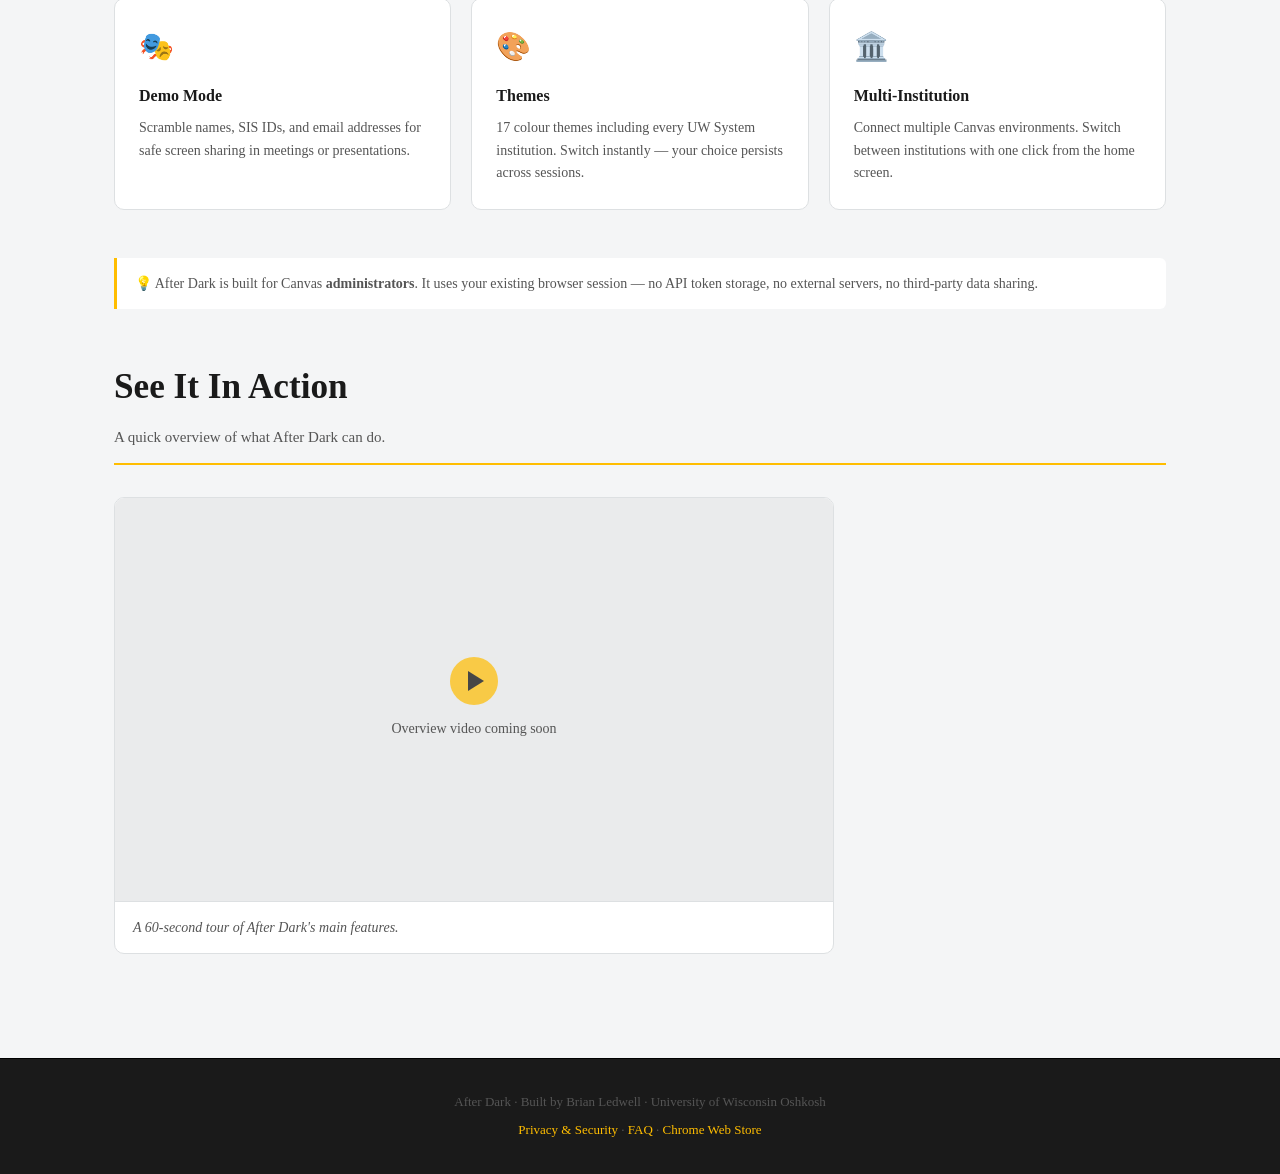
==== commit 6bc71f2e: "Add files via upload" ====
--- a/index.html
+++ b/index.html
@@ -70,7 +70,7 @@
     </p>
     <div class="hero-actions">
       <a class="btn btn-primary" href="getting-started.html">Get Started</a>
-      <a class="btn btn-ghost" href="https://github.com" target="_blank">View on GitHub</a>
+      <a class="btn btn-ghost" href="https://chromewebstore.google.com/detail/after-dark/aoccljajpdfconiagnnafgeialahnkjh" target="_blank">Download Chrome Extension</a>
     </div>
   </section>
 
@@ -170,7 +170,7 @@
   <!-- ── Footer ── -->
   <footer class="site-footer">
     <p>After Dark · Built by Brian Ledwell · University of Wisconsin Oshkosh</p>
-    <p style="margin-top:6px;"><a href="privacy.html">Privacy & Security</a> · <a href="faq.html">FAQ</a> · <a href="https://github.com" target="_blank">GitHub</a></p>
+    <p style="margin-top:6px;"><a href="privacy.html">Privacy &amp; Security</a> · <a href="faq.html">FAQ</a> · <a href="https://chromewebstore.google.com/detail/after-dark/aoccljajpdfconiagnnafgeialahnkjh" target="_blank">Chrome Web Store</a></p>
   </footer>
 
   <script>
--- a/style.css
+++ b/style.css
@@ -289,8 +289,8 @@
 }
 
 .hero-skull {
-  width: 72px;
-  height: 72px;
+  width: 120px;
+  height: 120px;
   margin: 0 auto 24px;
   opacity: 0.9;
 }
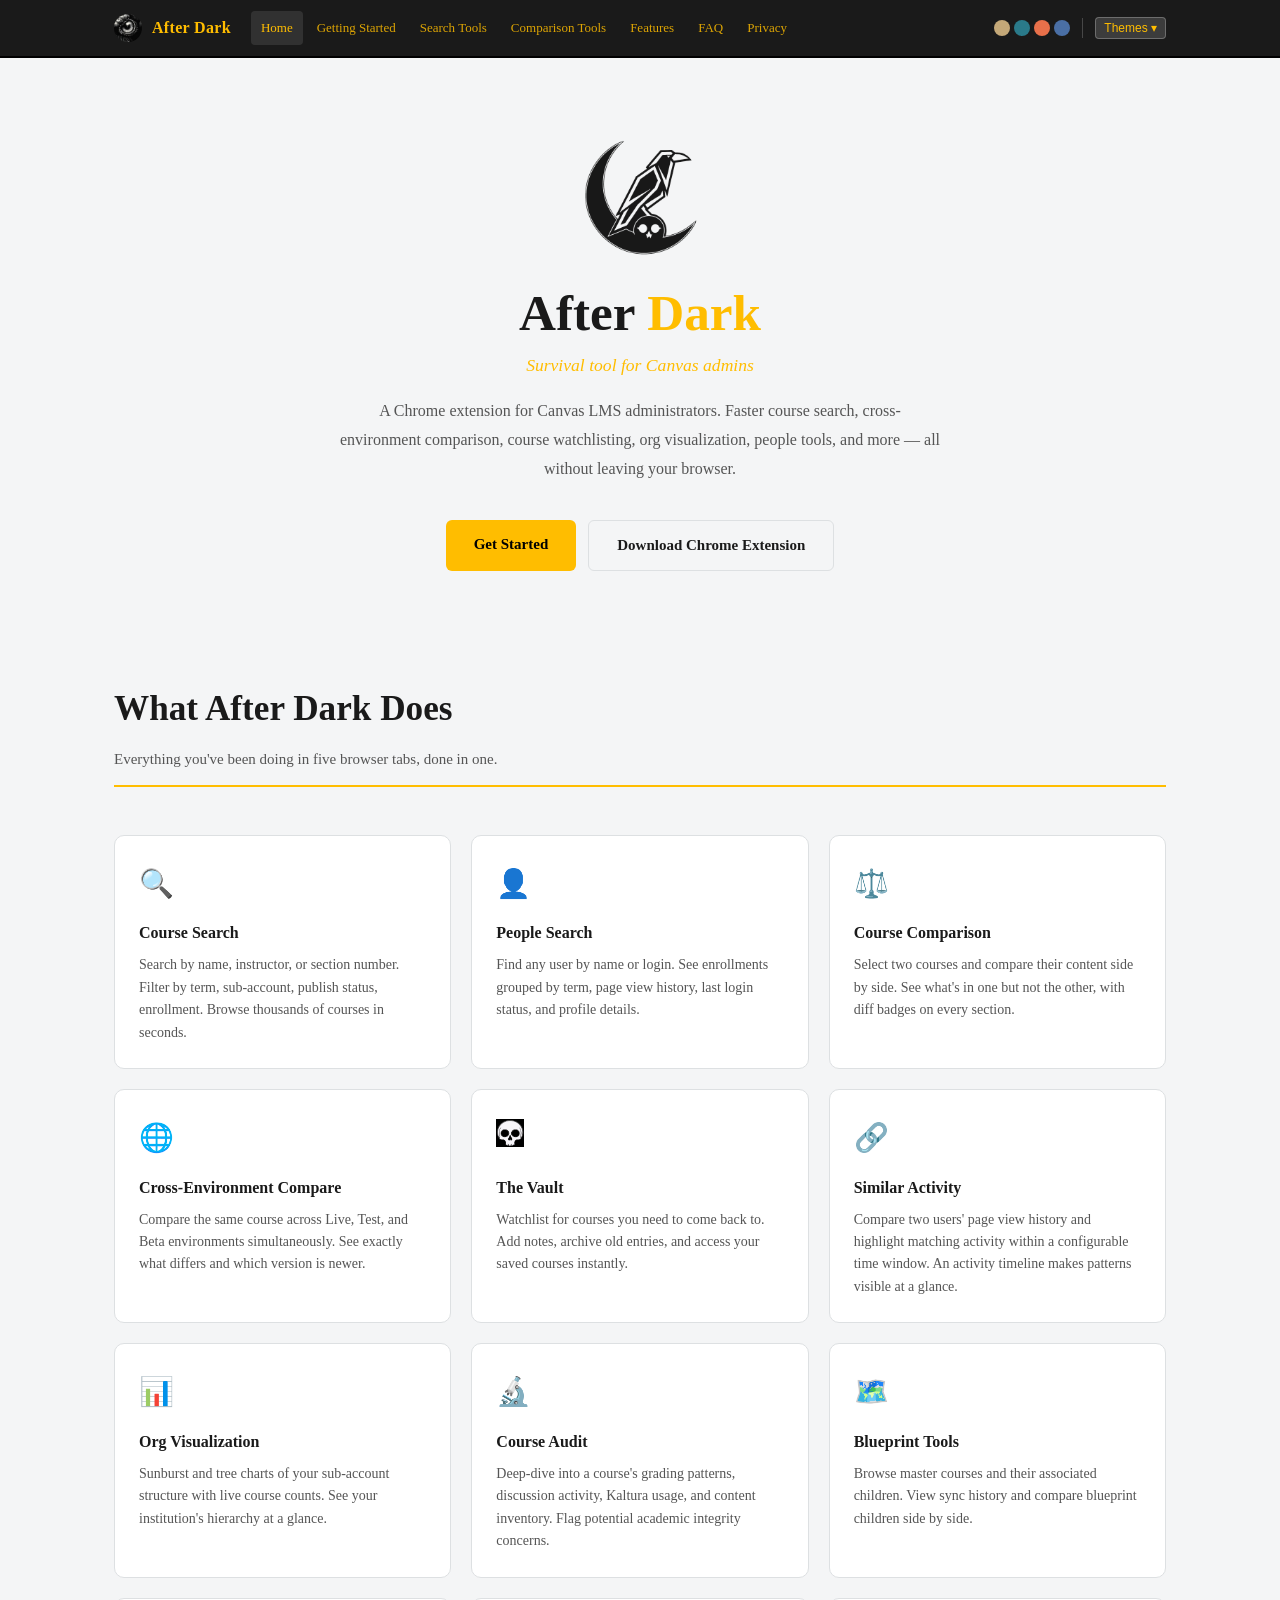
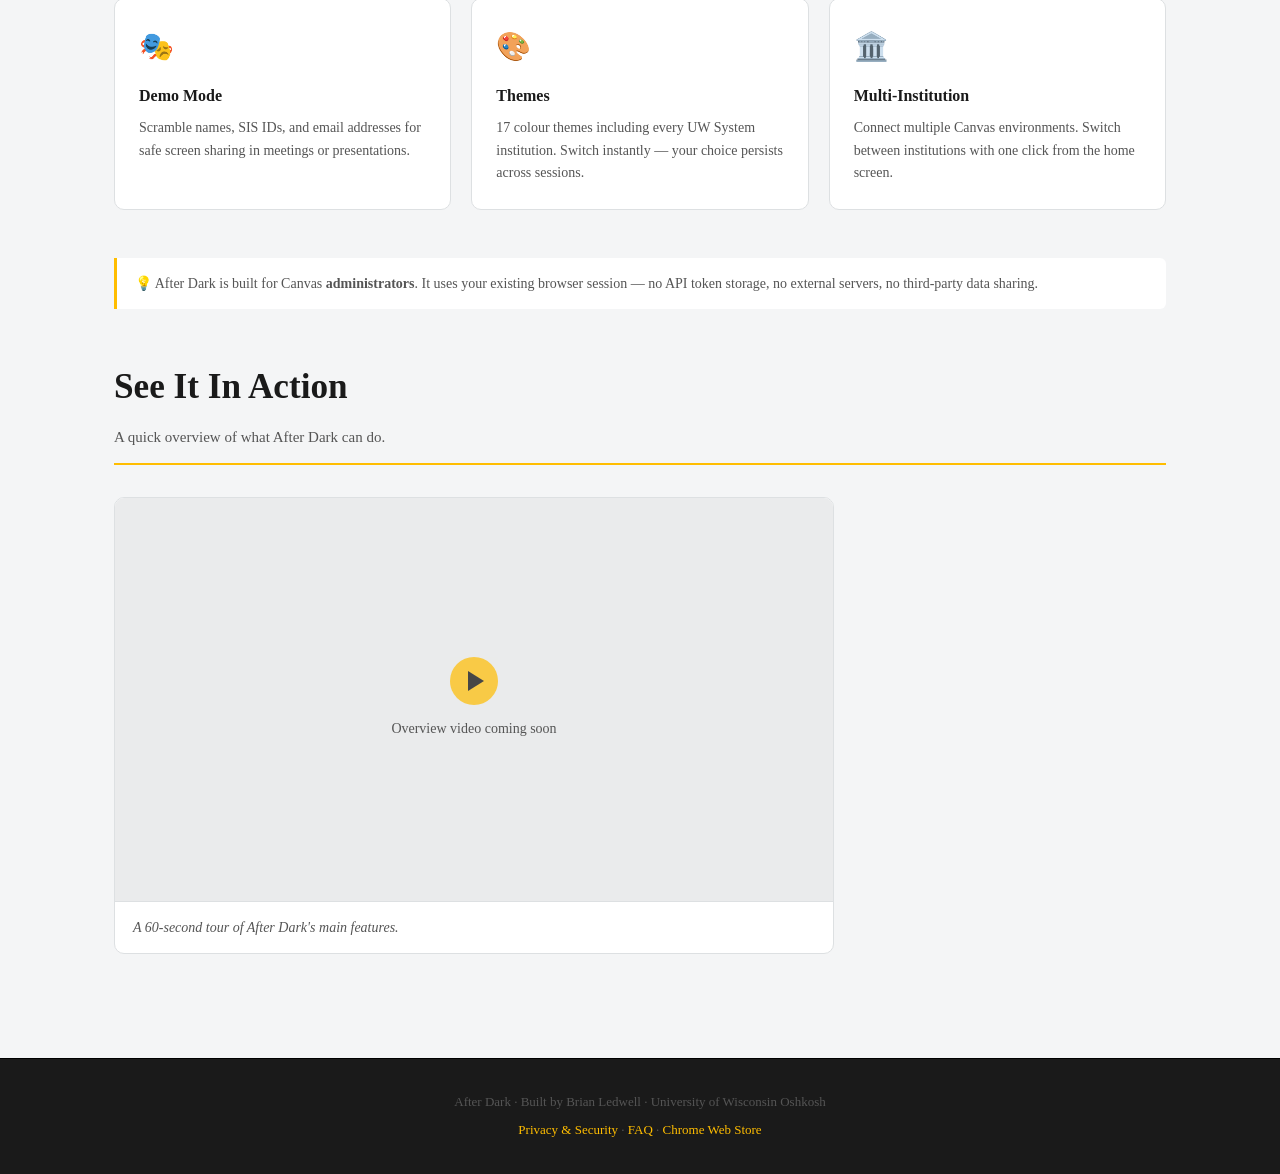
==== commit 17ba59c3: "Add files via upload" ====
--- a/index.html
+++ b/index.html
@@ -1,56 +1,54 @@
 <!DOCTYPE html>
-<html lang="en" data-theme="uwmilw">
+<html lang="en">
 <head>
   <meta charset="UTF-8">
   <meta name="viewport" content="width=device-width, initial-scale=1.0">
-  <title>After Dark — Canvas Admin Extension</title>
+  <title>Home — After Dark</title>
   <link rel="stylesheet" href="style.css">
 </head>
 <body>
 
-  <!-- ── Header ── -->
   <header class="site-header">
     <div class="header-inner">
       <a class="site-logo" href="index.html">
-        <img src="icon48.png" alt="After Dark skull icon" style="width:28px;height:28px;">
+        <img src="eyeball.png" alt="After Dark" style="width:28px;height:28px;">
         <span class="site-logo-text">After Dark</span>
       </a>
-
       <nav class="site-nav">
-        <a href="index.html" class="active">Home</a>
+        <a href="index.html">Home</a>
         <a href="getting-started.html">Getting Started</a>
         <a href="search-tools.html">Search Tools</a>
         <a href="comparison-tools.html">Comparison Tools</a>
         <a href="features.html">Features</a>
-        <a href="settings.html">Settings</a>
         <a href="faq.html">FAQ</a>
         <a href="privacy.html">Privacy</a>
       </nav>
-
-      <!-- Theme Switcher -->
-      <div class="theme-switcher" title="Switch theme">
+      <div class="theme-switcher">
         <div class="theme-group">
-          <button class="theme-dot" data-theme="sandstone"  style="background:#C4A878;"  title="Sandstone"></button>
-          <button class="theme-dot" data-theme="greyblue"   style="background:#2A7A8A;"  title="Greyblue"></button>
-          <button class="theme-dot" data-theme="coral"      style="background:#e8704a;"  title="Coral"></button>
-          <button class="theme-dot" data-theme="classic"    style="background:#4a6fa5;"  title="Classic"></button>
+          <button class="theme-dot" data-theme="sandstone" style="background:#C4A878;" title="Sandstone"></button>
+          <button class="theme-dot" data-theme="greyblue"  style="background:#2A7A8A;" title="Greyblue"></button>
+          <button class="theme-dot" data-theme="coral"     style="background:#e8704a;" title="Coral"></button>
+          <button class="theme-dot" data-theme="classic"   style="background:#4a6fa5;" title="Classic"></button>
         </div>
         <div class="theme-group-divider"></div>
-        <div class="theme-group">
-          <button class="theme-dot" data-theme="oshkosh"    style="background:#ffcc00;"  title="UWOSH"></button>
-          <button class="theme-dot" data-theme="uwmilw"     style="background:#ffbd00;"  title="UWMILW"></button>
-          <button class="theme-dot" data-theme="stout"      style="background:#4A7C9F;"  title="UWSTOUT"></button>
-          <button class="theme-dot" data-theme="greenbay"   style="background:#1a6b52;"  title="UWGB"></button>
-          <button class="theme-dot" data-theme="madison"    style="background:#c5050c;"  title="UWM"></button>
-          <button class="theme-dot" data-theme="stevens"    style="background:#432C91;"  title="UWSP"></button>
-          <button class="theme-dot" data-theme="uwec"       style="background:#2C3C88;"  title="UWEC"></button>
-          <button class="theme-dot" data-theme="uwlax"      style="background:#83151d;"  title="UWLAX"></button>
-          <button class="theme-dot" data-theme="uwp"        style="background:#1a5c38;"  title="UWP"></button>
-          <button class="theme-dot" data-theme="uwplt"      style="background:#1A64B7;"  title="UWPLT"></button>
-          <button class="theme-dot" data-theme="uwrf"       style="background:#D31145;"  title="UWRF"></button>
-          <button class="theme-dot" data-theme="uwsup"      style="background:#FCCC2D;"  title="UWSUP"></button>
-          <button class="theme-dot" data-theme="uww"        style="background:#512884;"  title="UWW"></button>
-          <button class="theme-dot" data-theme="wisconsin"  style="background:#005777;"  title="Wisconsin"></button>
+        <div class="theme-dropdown-wrap">
+          <button class="theme-dropdown-btn" id="themeDropBtn">Themes &#9662;</button>
+          <div class="theme-dropdown-menu" id="themeDropMenu">
+            <div class="theme-dropdown-item" data-theme="oshkosh"><span class="item-dot" style="background:#ffcc00;"></span>UWO</div>
+            <div class="theme-dropdown-item" data-theme="uwmilw"><span class="item-dot" style="background:#ffbd00;"></span>UWM</div>
+            <div class="theme-dropdown-item" data-theme="stout"><span class="item-dot" style="background:#4A7C9F;"></span>UWT</div>
+            <div class="theme-dropdown-item" data-theme="greenbay"><span class="item-dot" style="background:#1a6b52;"></span>UWGB</div>
+            <div class="theme-dropdown-item" data-theme="madison"><span class="item-dot" style="background:#c5050c;"></span>UWM</div>
+            <div class="theme-dropdown-item" data-theme="stevens"><span class="item-dot" style="background:#432C91;"></span>UWSP</div>
+            <div class="theme-dropdown-item" data-theme="uwec"><span class="item-dot" style="background:#2C3C88;"></span>UWEC</div>
+            <div class="theme-dropdown-item" data-theme="uwlax"><span class="item-dot" style="background:#83151d;"></span>UWL</div>
+            <div class="theme-dropdown-item" data-theme="uwp"><span class="item-dot" style="background:#1a5c38;"></span>UWP</div>
+            <div class="theme-dropdown-item" data-theme="uwplt"><span class="item-dot" style="background:#1A64B7;"></span>UWP</div>
+            <div class="theme-dropdown-item" data-theme="uwrf"><span class="item-dot" style="background:#D31145;"></span>UWRF</div>
+            <div class="theme-dropdown-item" data-theme="uwsup"><span class="item-dot" style="background:#FCCC2D;"></span>UWS</div>
+            <div class="theme-dropdown-item" data-theme="uww"><span class="item-dot" style="background:#512884;"></span>UWW</div>
+            <div class="theme-dropdown-item" data-theme="wisconsin"><span class="item-dot" style="background:#005777;"></span>UWS</div>
+          </div>
         </div>
       </div>
     </div>
@@ -169,37 +167,61 @@
 
   <!-- ── Footer ── -->
   <footer class="site-footer">
-    <p>After Dark · Built by Brian Ledwell · University of Wisconsin Oshkosh</p>
-    <p style="margin-top:6px;"><a href="privacy.html">Privacy &amp; Security</a> · <a href="faq.html">FAQ</a> · <a href="https://chromewebstore.google.com/detail/after-dark/aoccljajpdfconiagnnafgeialahnkjh" target="_blank">Chrome Web Store</a></p>
+    <p>After Dark &middot; Built by Brian Ledwell &middot; University of Wisconsin Oshkosh</p>
+    <p style="margin-top:6px;"><a href="privacy.html">Privacy &amp; Security</a> &middot; <a href="faq.html">FAQ</a> &middot; <a href="https://chromewebstore.google.com/detail/after-dark/aoccljajpdfconiagnnafgeialahnkjh" target="_blank">Chrome Web Store</a></p>
   </footer>
 
   <script>
-    // ── Theme Switcher ──
     const STORAGE_KEY = 'adDocsTheme';
     const html = document.documentElement;
 
-    function applyTheme(theme) {
-      html.setAttribute('data-theme', theme);
-      document.querySelectorAll('.theme-dot').forEach(dot => {
-        dot.classList.toggle('active', dot.dataset.theme === theme);
+    const uwThemes = ['oshkosh','uwmilw','stout','greenbay','madison','stevens','uwec','uwlax','uwp','uwplt','uwrf','uwsup','uww','wisconsin'];
+    const genericThemes = ['sandstone','greyblue','coral','classic'];
+    const allThemes = [...genericThemes, ...uwThemes];
+
+    const dotColors = {
+      sandstone:'#C4A878', greyblue:'#2A7A8A', coral:'#e8704a', classic:'#4a6fa5',
+      oshkosh:'#ffcc00', uwmilw:'#ffbd00', stout:'#4A7C9F', greenbay:'#1a6b52',
+      madison:'#c5050c', stevens:'#432C91', uwec:'#2C3C88', uwlax:'#83151d',
+      uwp:'#1a5c38', uwplt:'#1A64B7', uwrf:'#D31145', uwsup:'#FCCC2D',
+      uww:'#512884', wisconsin:'#005777'
+    };
+
+    function applyTheme(t) {
+      html.setAttribute('data-theme', t);
+      localStorage.setItem(STORAGE_KEY, t);
+
+      // Update generic dots
+      document.querySelectorAll('.theme-dot').forEach(d => d.classList.toggle('active', d.dataset.theme === t));
+
+      // Update dropdown items
+      document.querySelectorAll('.theme-dropdown-item').forEach(d => d.classList.toggle('active', d.dataset.theme === t));
+
+      // Update dropdown button
+    }
+
+    // On load — use stored theme or pick a random one
+    const stored = localStorage.getItem(STORAGE_KEY);
+    applyTheme(stored || allThemes[Math.floor(Math.random() * allThemes.length)]);
+
+    // Generic dots
+    document.querySelectorAll('.theme-dot').forEach(d => d.addEventListener('click', () => applyTheme(d.dataset.theme)));
+
+    // Dropdown toggle
+    const btn = document.getElementById('themeDropBtn');
+    const menu = document.getElementById('themeDropMenu');
+    if (btn && menu) {
+      btn.addEventListener('click', e => { e.stopPropagation(); menu.classList.toggle('open'); });
+      document.addEventListener('click', () => menu.classList.remove('open'));
+      document.querySelectorAll('.theme-dropdown-item').forEach(d => {
+        d.addEventListener('click', e => { e.stopPropagation(); applyTheme(d.dataset.theme); menu.classList.remove('open'); });
       });
-      localStorage.setItem(STORAGE_KEY, theme);
     }
 
-    // Load saved theme
-    const saved = localStorage.getItem(STORAGE_KEY) || 'uwmilw';
-    applyTheme(saved);
-
-    // Wire dots
-    document.querySelectorAll('.theme-dot').forEach(dot => {
-      dot.addEventListener('click', () => applyTheme(dot.dataset.theme));
-    });
-
-    // Mark active nav link
+    // Active nav
     document.querySelectorAll('.site-nav a').forEach(a => {
       a.classList.toggle('active', a.getAttribute('href') === location.pathname.split('/').pop());
     });
   </script>
-
 </body>
-</html>
+</html>
--- a/style.css
+++ b/style.css
@@ -273,6 +273,72 @@
   transform: scale(1.2);
 }
 
+.theme-dropdown-wrap {
+  position: relative;
+}
+
+.theme-dropdown-btn {
+  background: rgba(255,255,255,0.15);
+  border: 1px solid rgba(255,255,255,0.25);
+  border-radius: 4px;
+  color: var(--header-fg);
+  font-size: 12px;
+  padding: 3px 8px;
+  cursor: pointer;
+  display: flex;
+  align-items: center;
+  gap: 5px;
+  white-space: nowrap;
+}
+
+.theme-dropdown-btn:hover { background: rgba(255,255,255,0.25); }
+
+.theme-dropdown-btn .active-dot {
+  width: 10px;
+  height: 10px;
+  border-radius: 50%;
+  flex-shrink: 0;
+}
+
+.theme-dropdown-menu {
+  display: none;
+  position: absolute;
+  top: calc(100% + 6px);
+  right: 0;
+  background: var(--header-bg);
+  border: 1px solid var(--header-border);
+  border-radius: 8px;
+  padding: 8px;
+  min-width: 160px;
+  z-index: 200;
+  box-shadow: 0 4px 16px rgba(0,0,0,0.3);
+}
+
+.theme-dropdown-menu.open { display: block; }
+
+.theme-dropdown-item {
+  display: flex;
+  align-items: center;
+  gap: 8px;
+  padding: 6px 8px;
+  border-radius: 4px;
+  cursor: pointer;
+  font-size: 13px;
+  color: var(--header-fg);
+  opacity: 0.85;
+  transition: opacity 0.15s, background 0.15s;
+}
+
+.theme-dropdown-item:hover { opacity: 1; background: rgba(255,255,255,0.1); }
+.theme-dropdown-item.active { opacity: 1; font-weight: bold; }
+
+.theme-dropdown-item .item-dot {
+  width: 12px;
+  height: 12px;
+  border-radius: 50%;
+  flex-shrink: 0;
+}
+
 /* ── Page Layout ───────────────────────────────────────────── */
 .page-content {
   max-width: 1100px;
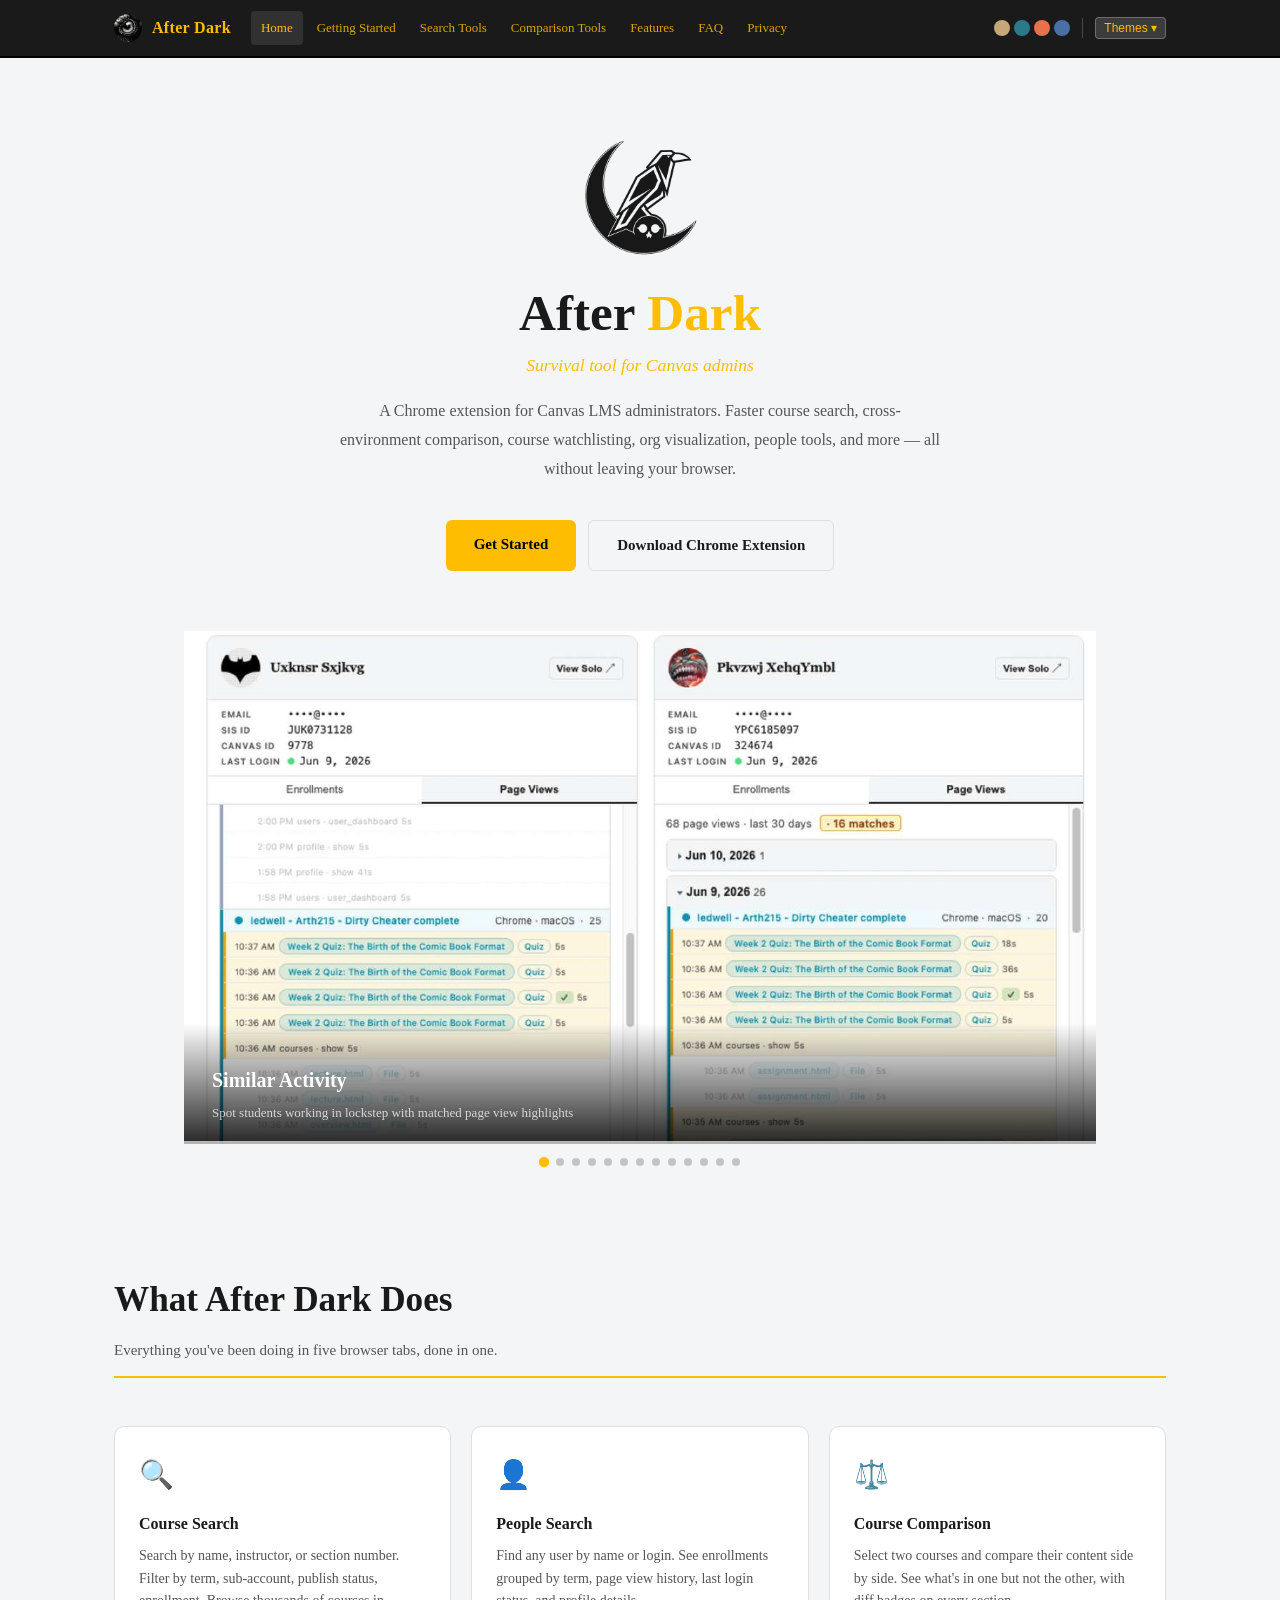
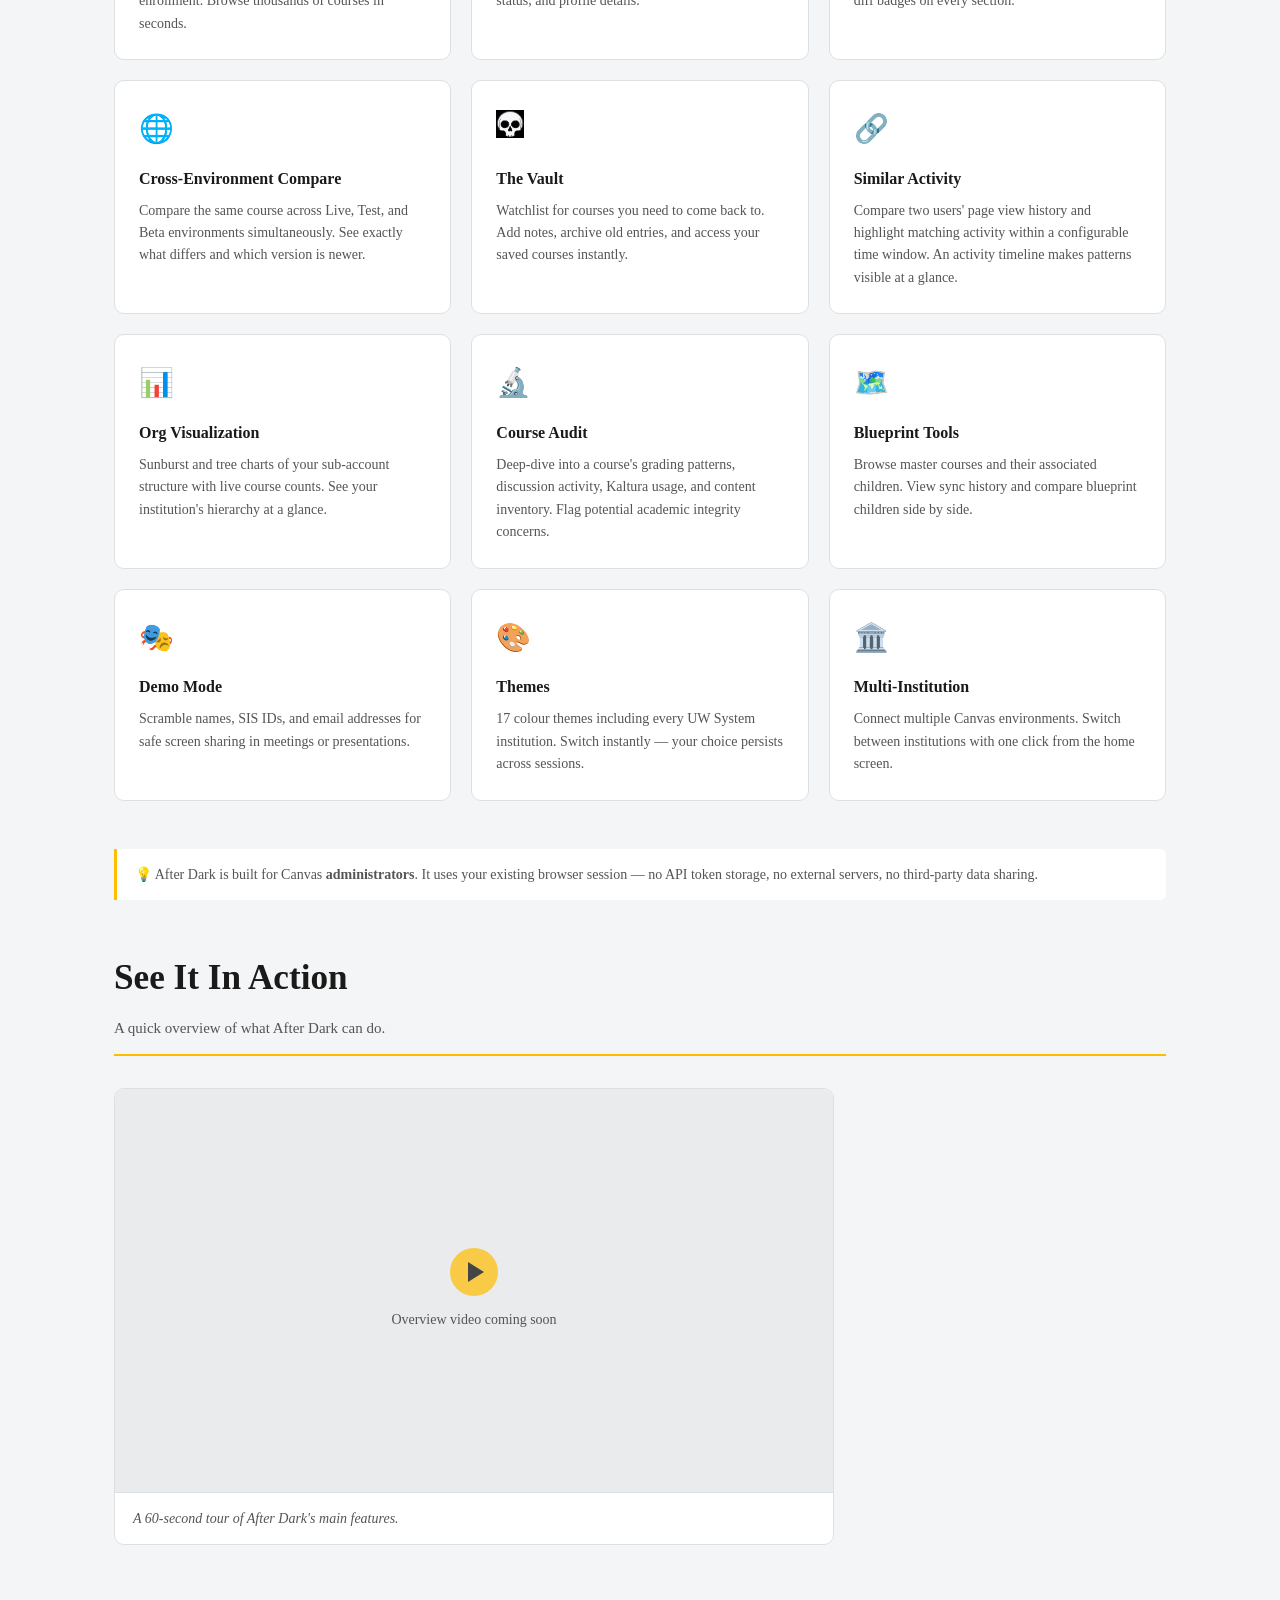
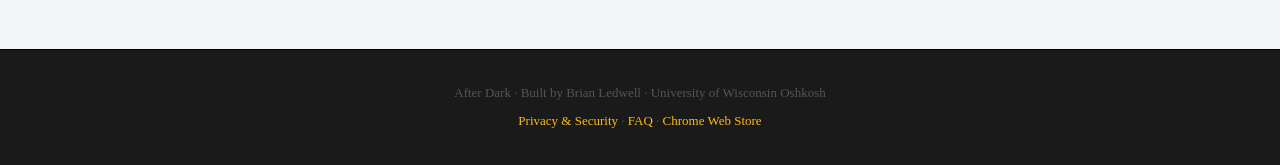
==== commit cd4391e8: "Add files via upload" ====
--- a/index.html
+++ b/index.html
@@ -72,6 +72,74 @@
     </div>
   </section>
 
+  <!-- ── Feature Slider ── -->
+  <div class="slider-section">
+    <div class="slider-stage" id="stage">
+      <div class="slider-track" id="track"></div>
+      <button class="slider-nav slider-prev" id="prev" aria-label="Previous">&#8249;</button>
+      <button class="slider-nav slider-next" id="next" aria-label="Next">&#8250;</button>
+      <div class="slider-progress" id="progress"></div>
+    </div>
+    <div class="slider-dots" id="dots"></div>
+  </div>
+
+  <script>
+  (function() {
+    const slides = [{"img":"[data-uri]","title":"Similar Activity","sub":"Spot students working in lockstep with matched page view highlights"},
+{"img":"[data-uri]","title":"Course Search","sub":"Search every course across all terms by name, instructor, or section number"},
+{"img":"[data-uri]